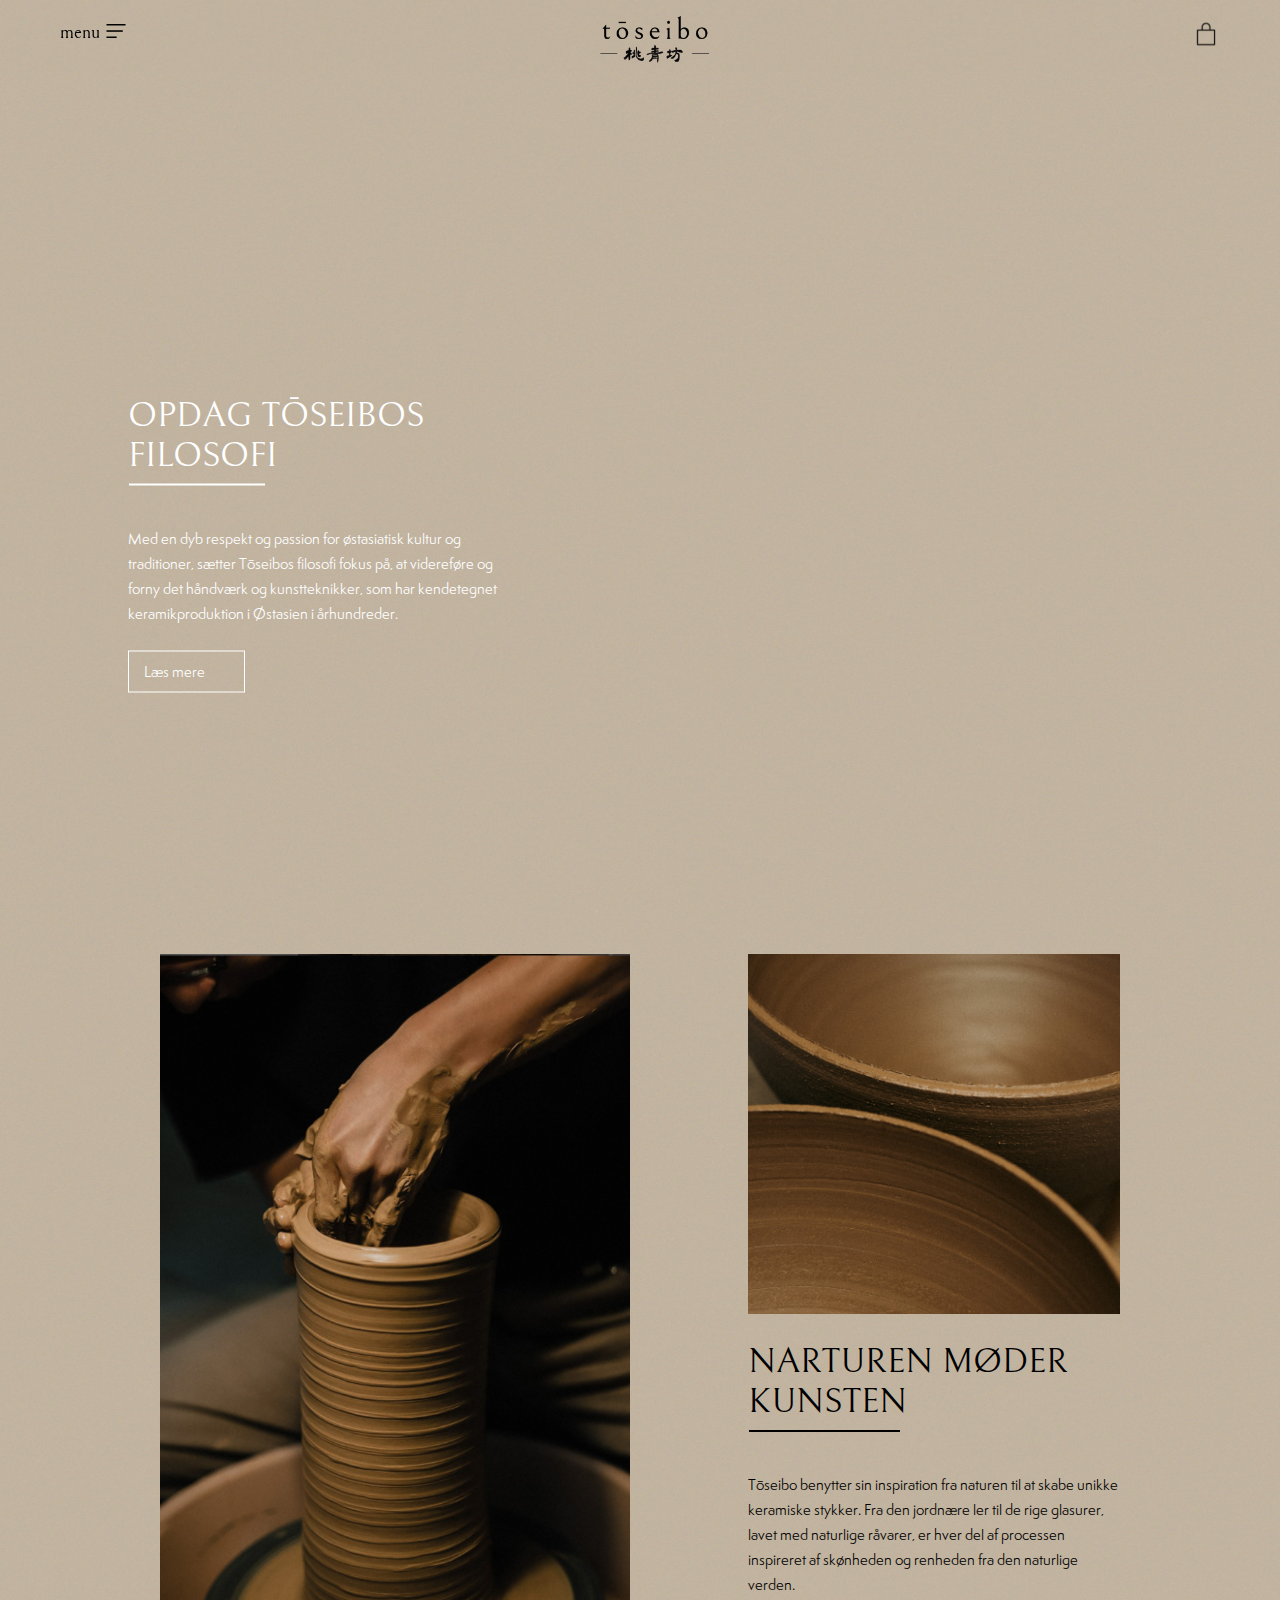
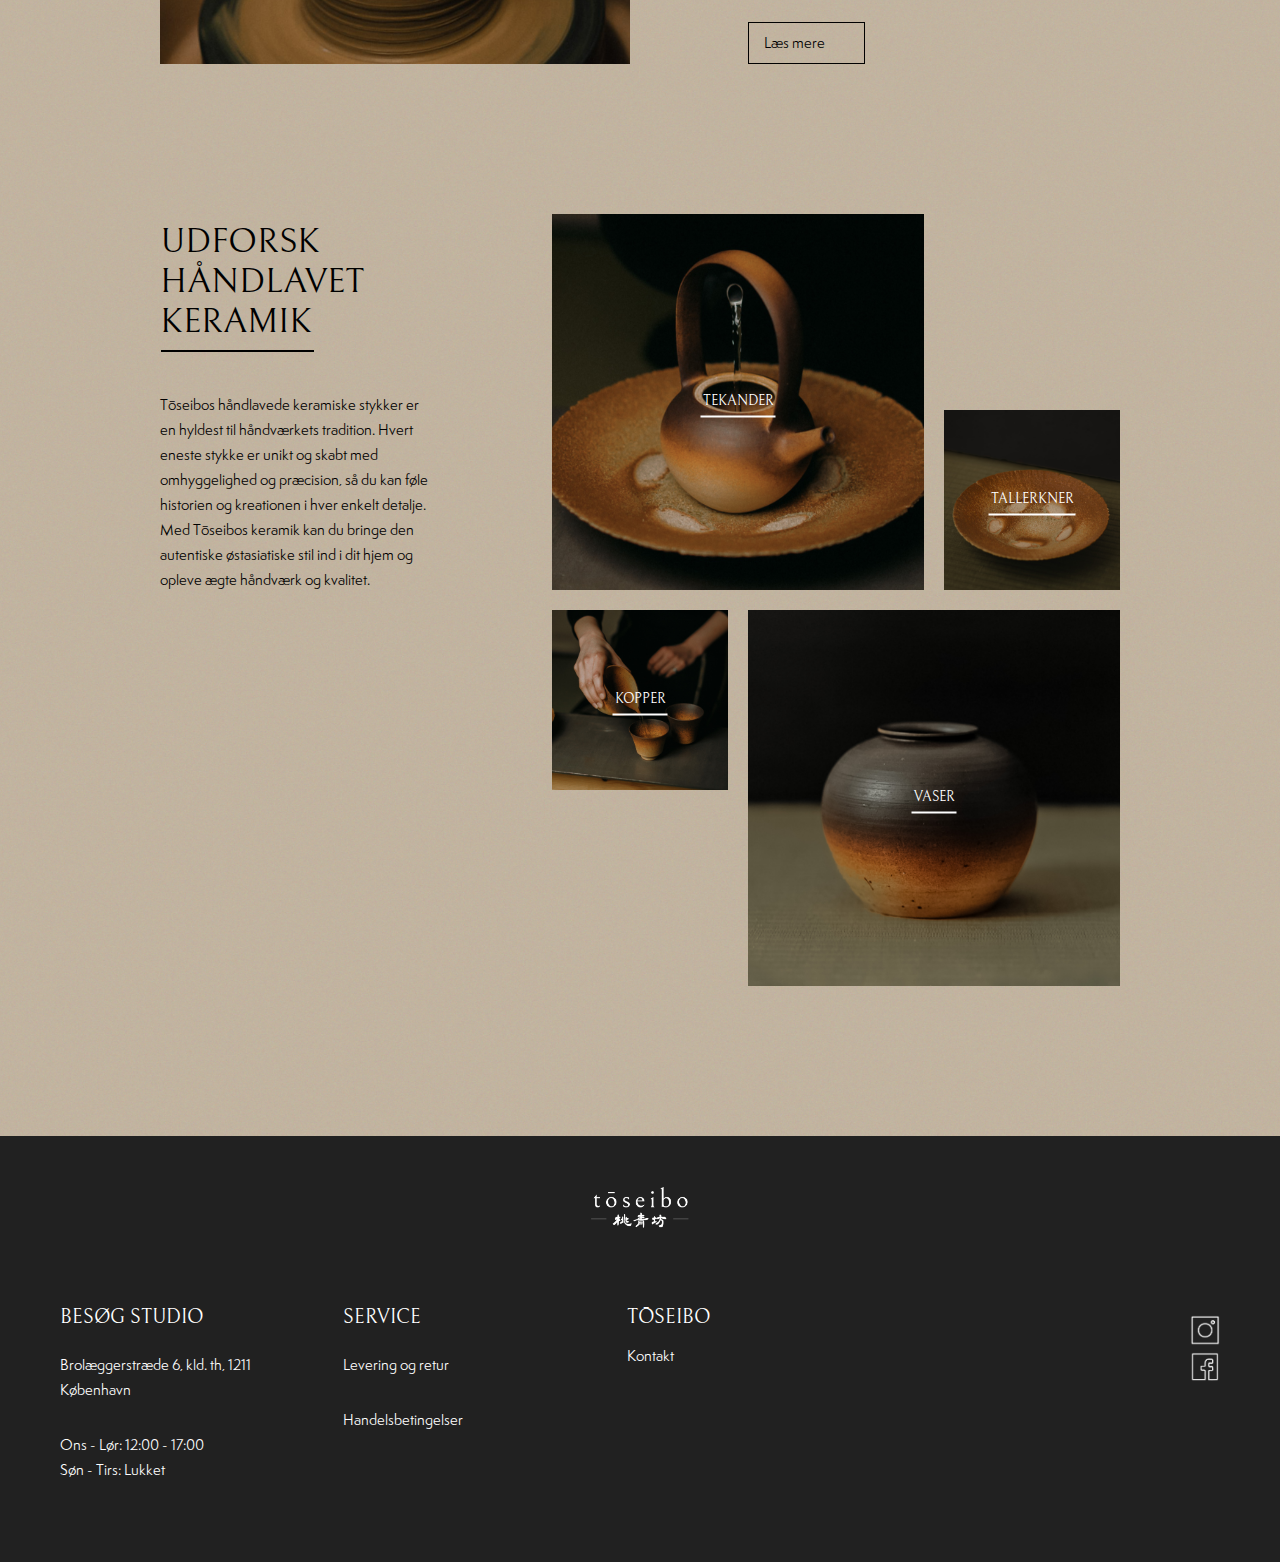
==== forside.html @ e4c591ee "Tilføjelse alf alle filer" ====
<!DOCTYPE html>
<html lang="da">
<head>
    <meta charset="UTF-8">
    <meta http-equiv="X-UA-Compatible" content="IE=edge">
    <meta name="viewport" content="width=device-width, initial-scale=1.0">
    <title>toseibo | Udforsk unikke håndlavede keramisk kunstværker</title>
    <link rel="stylesheet" href="style.css">
<!--Link til Google fonts herunder-->
    <link rel="preconnect" href="https://fonts.googleapis.com">
    <link rel="preconnect" href="https://fonts.gstatic.com" crossorigin>
    <link href="https://fonts.googleapis.com/css2?family=Bellefair&display=swap" rel="stylesheet">
<!--Vores SEO: meta description og keywords-->
    <meta name="description" content="Udforsk Tōseibos håndlavede keramik, der hylder østasiatisk håndværkets, og bring den autentisk stil, og ægte kvalitet ind i dit hjem med Tōseibos keramik." />
    <meta name="keywords" content="toseibo, keramik, håndlavede, København, autentisk, håndværk, kultur, interiør, unik, østasiatisk" />
<!--Noindex og nofollow meta tag-->
    <meta name="ROBOTS" content="NOINDEX, NOFOLLOW" />
</head>

<body>

<!--NAVIGATIONSBAR-->
    <nav>
        <div class="menu" onclick="showMenu()">
            <p>menu</p>
            <img src="img/menu_icon.png" class="menuicon" alt="menu">
        </div>
        <div class="nav-links" id="navLinks">
        <img src="img/close_icon.png" class="closeicon" alt="menu" onclick="hideMenu()">
            <ul>
                <li><a href="forside.html">FORSIDE</a></li>
                <li><a href="om.html">OM</a></li>
                <li><a href="shop.html">SHOP</a></li>
                <li><a href="kurser.html">KERAMIKKURSUS</a></li>
            </ul>
        </div>
        <a href="forside.html"><img src="img/logo_black.png" class= "logo" alt="logo"></a>
        <a href="#"><img src="img/shoppingbag_icon.png" class="shopping_bag" alt="shopping bag"></a>
    </nav>

<!--FØRSTE SEKTION: OPDAG TOSEIBOS FILOSOFI-->
    <section class="frontpage_1">
        <video class="frontpage_video" src="img/frontpage_video.mp4" autoplay muted loop></video>
        <div class="frontpage_1_content">
            <h1>Opdag TŌSEIBOS filosofi</h1>
            <hr>
            <p>Med en dyb respekt og passion for østasiatisk kultur og traditioner, sætter Tōseibos filosofi fokus på, at videreføre og forny det håndværk og kunstteknikker, som har kendetegnet keramikproduktion i Østasien i århundreder.</p>
            <a href="om.html#about_2" class="hero_button">Læs mere</a>
        </div>
    </section>

<!--ANDEN SEKTION: NATUREN MØDER KUNSTEN-->
    <section class="frontpage_2">
        <img src="img/frontpage_material_1.jpg" class="frontpage_2_img1" alt="materialer">
        <img src="img/frontpage_material_2.jpg" class="frontpage_2_img2" alt="materialer">
        <div class="frontpage_2_content">
            <h1>Narturen møder kunsten</h1>
            <hr>
            <p>Tōseibo benytter sin inspiration fra naturen til at skabe unikke keramiske stykker. Fra den jordnære ler til de rige glasurer, lavet med naturlige råvarer, er hver del af processen inspireret af skønheden og renheden fra den naturlige verden.</p>
            <a href="om.html#about_3" class="button">Læs mere</a>
        </div>
    </section>

<!--TREDJE SEKTION: UDFORSK HÅNDLAVET KERAMIK-->
<section class="frontpage_3">
    <div class="frontpage_3_content">
        <h1>Udforsk håndlavet keramik</h1>
        <hr>
        <p>Tōseibos håndlavede keramiske stykker er en hyldest til håndværkets tradition. Hvert eneste stykke er unikt og skabt med omhyggelighed og præcision, så du kan føle historien og kreationen i hver enkelt detalje. Med Tōseibos keramik kan du bringe den autentiske østasiatiske stil ind i dit hjem og opleve ægte håndværk og kvalitet. </p>
    </div>
    <div class="frontpage_3_product1">
        <a href="produkter.html"><img src="img/frontpage_tekande.jpg" class="frontpage_3_product_img" alt="tekander"></a>
        <div class="frontpage_3_product_text">
            <h1>Tekander</h1>
            <hr>
        </div>
    </div>
    <div class="frontpage_3_product2">
        <a href="#"><img src="img/frontpage_tallerkner.jpg" class="frontpage_3_product_img" alt="tekander"></a>
        <div class="frontpage_3_product_text">
            <h1>Tallerkner</h1>
            <hr>
        </div>
    </div>
    <div class="frontpage_3_product3">
        <a href="#"><img src="img/frontpage_kopper.jpg" class="frontpage_3_product_img" alt="tekander"></a>
        <div class="frontpage_3_product_text">
            <h1>Kopper</h1>
            <hr>
        </div>
    </div>
    <div class="frontpage_3_product4">
        <a href="#"><img src="img/frontpage_vaser.jpg" class="frontpage_3_product_img" alt="tekander"></a>
        <div class="frontpage_3_product_text">
            <h1>Vaser</h1>
            <hr>
        </div>
    </div>
</section>

<!--FOOTER-->
    <footer>
        <img class="footerlogo" src="img/logo_white.png" alt="logo">
        <div class="footer-visit"> 
            <h1>BESØG STUDIO</h1>
                <p>Brolæggerstræde 6, kld. th, 1211<br>København</p>
                <p>Ons - Lør: 12:00 - 17:00<br>Søn - Tirs: Lukket</p>
        </div>
        <div class="footer-service">
            <h1>SERVICE</h1>
                <p>Levering og retur</p>
                <p>Handelsbetingelser</p>
        </div>
        <div class="footer-contact">
                <h1>TŌSEIBO</h1>
            <a href="kontakt.html">Kontakt</a>
        </div>

        <div class="footer-SoMe">
            <a href="https://www.instagram.com/toseibo/" target="_blank"><img src="img/igicon_white.png" alt="igikon"></a>
            <a href="https://www.facebook.com/profile.php?id=100058271636733" target="_blank"><img src="img/fbicon_white.png" alt="fbikon"></a>
        </div>
    </footer>

<!--JAVASCRIPT LINKING-->
    <script src="main.js"></script>

</body>
</html>
---- style.css ----
@font-face {
    font-family: semplicita_pro_reg;
    src: url(./fonts/semplicitapro.otf);
}

@font-face {
    font-family: semplicita_pro_bold;
    src: url(./fonts/semplicitapro-bold.otf);
}

:root {
    --primary-color: #C1B4A0;
    --secondary-color: #FFFFFF;
    --tertiary-color: #000000;
    --quarternary-color: #59503D;
    --font-set: 'Bellefair', serif;
    --second-font-set: "semplicita_pro_reg";
    --third-font-set: "semplicita_pro_bold";
}

    html{
        scroll-behavior: smooth;
    }

    body{
        margin: 0;
        padding: 0;
        background-image: url(img/background.png);
        font-family: var(--font-set);
    }

/*MOBILE VERSION*/

/*Font styling*/
    h1{
        font-size: 27px;
        font-family: var(--font-set);
        text-transform: uppercase;
        line-height: 30px;
        font-weight: 400;
        margin: 8px 0px;
    }

    h2{
        font-size: 11px;
        font-family: var(--third-font-set);
        text-transform: uppercase;
        line-height: 20px;
    }

    p{
        font-size: 11px;
        line-height: 20px;
        font-family: var(--second-font-set);
    }

/*Button styling*/
    .button{
        display: block;
        background-color: transparent;
        border: 1px solid #000;
        padding: 8px 20px 8px 10px;
        text-decoration: none;
        font-family: var(--second-font-set);
        color: var(--tertiary-color);
        font-size: 11px;
        margin-top: 15px;
        width: 50px;
    }

    .button:hover{
        background-color: var(--quarternary-color);
        border: 1px solid transparent;
        color: var(--secondary-color);
    }

/*Line styling*/
    hr{
        border: 0.5px solid #000;
        margin: 1px;
        margin-bottom: 30px;
        }
  

/*NAVIGATIONSBAR*/

/*Logo */
    .logo{
        width: 100px;
        padding: 15px 10px 0px 0px;
    }

/*Navigationbar*/
/*Der er tilføjet en css animation. Kilde: https://www.w3schools.com/css/css3_animations.asp*/
    nav{
        display: flex;
        justify-content: space-between;
        background-image: url(img/background.png);
        background-size: cover;
        position: fixed;
        top: 0;
        width: 100%;
        z-index: 1;
        animation: fall 2.5s forwards;
    }

    @keyframes fall{
        from{
            transform: translateY(-100%);
        }

        to{
            transform: translateY(0);
        }
    }

/*Links i navigationbar*/
    .nav-links ul{
        display: block;
        padding: 0;
    }

    .nav-links ul li{
        display: block;
        list-style: none;
        text-decoration: none;
        padding: 25px 0px;
    }

    .nav-links ul li a{
        color: #fff;
        text-decoration: none;
        font-size: 27px;
        font-family: var(--font-set);
    }

/*Hover effekt på burger menuen*/
    ul li::after{
        content:'';
        width: 0%;
        height: 1px;
        background: var(--secondary-color);
        display: block;
        margin: auto;
        transition: 0.5s;
    }

    ul li:hover::after{
        width: 60px;
    }

/*Navigationbar slide*/
    .nav-links{
        background-color: #59503D;
        position: absolute;
        min-height: 100vh;
        width: 100%;
        top: 0;
        left: -100%;
        text-align: center;
        justify-content: center;
        transition: 0.5s;
    }

    @media screen {
        html, body {overflow-x: hidden;}
    }

/*Ikon (burgermenu)*/
    .menuicon{
        display: block;
        width: 20px;
        height: 20px;
        cursor: pointer;
    }

    .closeicon{
        display: block;
        width: 16px;
        height: 16px;
        cursor: pointer;
        padding: 24px 36px;
    }

    .menu{
        display: flex;
        color: #000;
        cursor: pointer;
        padding: 20px 0px 20px 37px;
    }

    .menu p{
        font-size: 14px;
        color: #000;
        padding: 0px 5px 0px 0px;
        font-family: "bellefair";
        margin: 0;
    }

/*Ikon (shopping bag)*/
    .shopping_bag{
        width: 22px;
        height: 22px;
        padding: 20px 37px 20px 0px; 
    }


/*LANDINGVIDEO*/

/*Der er tilføjet en css animation. Kilde: https://www.w3schools.com/css/css3_animations.asp*/
    .landing_video{
        position: absolute;
        top: 50%;
        left: 60%;
        transform: translate(-60%, -50%);
        width: 100%;
        height: 100%;
        object-fit: cover;
        z-index: -1;
        filter: brightness(0.80);
        animation: fadein ease-in 1.5s forwards;
    }

    @keyframes fadein{
        from{
            opacity: 0;
        }

        to{
            opacity: 100%;
        }
    }

/*Styling af tekst og logo*/
    .video_content{
        text-align: center;
        justify-content: center;
        align-items: center;
        width: 80%;
        padding: 0px 37px;
        position: absolute;
        top: 50%;
        left: 60%;
        transform: translate(-60%, -50%);
        animation: fadein ease-in 2s forwards;
    }

    .video_content p{
        text-align: center;
    }

    .video_content img{
        width: 150px;
    }

    .video_content p{
        color: var(--secondary-color);
    }

/*Ikon (close)*/
/*Der er tilføjet en css animation. Kilde: https://www.w3schools.com/css/css3_animations.asp*/
    .closeicon_landing_page{
        display: flex;
        width: 16px;
        height: 16px;
        cursor: pointer;
        padding: 24px 36px;
        animation: slidein ease-in 1.5s forwards; 
    }

    @keyframes slidein{
        from{
            transform: translateX(-100%);
        }

        to{
            transform: translateX(0);
        }
    }


/*FORSIDE*/

/*Styling til første sektion: OPDAG TOSEIBOS FILOSOFI*/
    .frontpage_1{
        margin: 0;
    }

    .frontpage_video{
        width: 100%;
        height: 90vh;
        object-fit: cover;
        filter: brightness(0.90);
        animation: fadein ease-in 1.5s forwards;
    }

    .frontpage_1_content{
        position: absolute;
        left: 50%;
        top: 50%;
        width: 80%;
        transform: translate(-50%, -50%);
        color: var(--secondary-color);
    }

    .frontpage_1_content hr{
        width: 35%;
        border: 0.5px solid var(--secondary-color);
    }

    .hero_button{
        display: block;
        background-color: transparent;
        border: 1px solid #fff;
        padding: 8px 20px 8px 10px;
        text-decoration: none;
        font-family: var(--second-font-set);
        color: var(--secondary-color);
        font-size: 11px;
        margin-top: 15px;
        width: 50px;
    }
    
    .hero_button:hover{
        background-color: var(--quarternary-color);
        border: 1px solid transparent;
    }

/*Styling til anden sektion: NATUREN MØDER KUNSTEN*/
    .frontpage_2{
        margin: 50px 37px;
    }

    .frontpage_2_img1{
        width: 100%;
        height: 60vh;
        object-fit: cover;
    }

    .frontpage_2_img2{
        width: 100%;
        height: 30vh;
        object-fit: cover;
        padding-top: 10px;
        padding-bottom: 20px;
    }

    .frontpage_2_content hr{
        width: 40%;
    }

/*Styling til trejde sektion: UDFORSK HÅNDLAVET KERAMIK*/
    .frontpage_3{
        margin: 100px 37px;
    }

    .frontpage_3_content{
        padding-bottom: 10px;
    }

    .frontpage_3_product_img{
        object-fit: cover;
        height: 100%;
        width: 100%;
    }

    .frontpage_3_product_text{
        position: absolute;
        left: 50%;
        top: 50%;
        transform: translate(-50%, -50%);
        color: var(--secondary-color);
        text-align: center;
    }

    .frontpage_3_product_text h1{
        font-size: 11px;
        line-height: 20px;
        margin: 2px;
    }

    .frontpage_3_product_text hr{
        border: 0.5px solid var(--secondary-color);
        margin: 0;
    }

    .frontpage_3_product1{
        position: relative;
        margin-top: 10px;
    }

    .frontpage_3_product2{
        position: relative;
        margin-top: 10px;
    }

    .frontpage_3_product3{
        position: relative;
        margin-top: 10px;
    }

    .frontpage_3_product4{
        position: relative;
        margin-top: 10px;
    }

    .frontpage_3_content hr{
        width: 35%;
    }




/*OM*/

/*Styling af første sektion: Bag Toseibo*/
    .about_1{
        margin: 100px 37px;
    }

    .about_1_img1{
        width: 100%;
        object-fit: cover;
    }

    .about_1_img2{
        width: 100%;
        height: 30vh;
        object-fit: cover;
        padding-top: 10px;
    }

    .about_1 hr{
        width: 55%;
        margin-bottom: 20px;
    }

/*Styling af anden sektion: Historie og filosofi*/
    .about_2{
        margin: 50px 37px;
    }

    .about_2_img1{
        width: 100%;
        height: 30vh;
        object-fit: cover;
        padding-bottom: 20px;
    }

    .about_2 hr{
        width: 100%;
    }

/*Styling af tredje sektion: Fra den jordnære ler til de rige glasurer*/
    .about_3{
        margin: 100px 37px;
    }

    .about_3_img1{
        width: 100%;
        object-fit: cover;
    }

    .about_3_img2{
        width: 100%;
        object-fit: cover;
        padding-top: 10px;
        padding-bottom: 20px;
    }

    .about_3 hr{
        width: 45%;
    }


/*SHOP*/

    .wrapper{
        margin: 100px 37px;
    }

    .shop_img{
        object-fit: cover;
        height: 80vh;
        width: 100%;
    }

    .shop_content{
        position: relative;
        margin-bottom: 10px;
        width: 100%;
    }

    .shop_text{
        position: absolute;
        left: 20%;
        top: 10%;
        width: 50%;
        transform: translate(-20%, -10%);
        color: var(--secondary-color);
    }

    .shop_text hr{
        border: 0.5px solid var(--secondary-color);
    }

    .shop_content p{
        position: absolute;
        left: 50%;
        top: 80%;
        width: 80%;
        transform: translate(-50%, -80%);
        color: var(--secondary-color);
    }

/*Styling af footeren til shop*/
    .shop_footer{
        padding: 50px 37px 80px 37px;
        background-color: #212121;
        color: var(--secondary-color);
        text-align: center;
        margin: 100px -37px -100px -37px;
    }


/*PRODUCTS*/ 

/*Styling: first section*/
    .products_ceramic{
        margin: 100px 37px;
    }

    .products_ceramic img{
        width: 100%;
        height: 100%;
        object-fit: cover;
    }

    .product_text{
        width: 40%;
        color: var(--secondary-color);
        text-align: center;
        position: absolute;
        top: 50%;
        left: 50%;
        transform: translate(-50%, -50%)
    }

    .product_text h1{
        font-size: 11px;
        line-height: 20px;
    }

    .product_text hr{
        width: 80%;
        border: 0.5px solid #fff;
        text-align: center;
        position: absolute;
        top: 90%;
        left: 50%;
        transform: translate(-50%, -50%)
    }

    .intro_text p{
        margin-bottom: 60px;
    }

    .intro_text hr{
        width: 45%;
    }

    /*Styling af tekster: placerer dem ovenpå billedet*/
    .dragon_1{
        position: relative;
    }

    .dragon_2{
        position: relative;
    }

    .dragon_3{
        position: relative;
    }

    .dragon_4{
        position: relative;
    }


/*DRAGON SCALE TEAPOT*/  

/*Styling first section - KILDE: https://www.youtube.com/watch?v=McPdzhLRzCg*/
    .teapot_1{
        margin: 100px 37px;
    }

    .teapot_container{
        margin-top: 25px;
    }

    .teapot_1_text hr{
        width: 32%;
    }

/*Styling: CAROUSEL*/
    .slider_wrapper{
        position: relative;
        max-width: 48rem;
        margin: 0 auto;
    }

    .slider{
        display: flex;
        aspect-ratio: 5 / 5.5;
        overflow-x: auto;
        scroll-snap-type: x mandatory;
        scroll-behavior: smooth;
        border: 1px solid #000; 
    }

    .slider img{
        flex: 1 0 100%;
        scroll-snap-align: start;
        object-fit: cover;
    }

/*CAROUSEL NAV BUTTONS*/
    .slider_nav{
        display: flex;
        column-gap: 1rem;
        position: absolute;
        bottom: -25px;
        left: 50%;
        transform: translateX(-50%);
        z-index: 1;
    }

    .slider_nav a{
        width: 0.5rem;
        height: 0.5rem;
        border-radius: 100%;
        background-color: var(--tertiary-color);
        opacity: 0.50;
        transition: opacity ease 250ms;
    }

    .slider_nav a:hover{
        opacity: 1;
        cursor: pointer;
    }
    

/*Styling: add to cart*/
    .shopping_container .button{
        padding: 8px 20px 8px 20px;
        margin-right: 90px;
        margin-top: 0;
    }

    #add_btn:hover{
        background-color: var(--quarternary-color);
        border: 1px solid transparent;
        color: var(--secondary-color);
    }

    .shopping_container{
        padding-top: 10px;
        transition: .2s opacity;
    }

    .counter_container{
        display: flex;   
        position: relative;
        justify-content: space-between;
        margin-top: 55px;
    }

    #counter{
        border: 1px solid #000;
        width: 2.5rem;
        height: 2.7rem;
        display: flex;
        text-align: center;
        justify-content: center;
        align-items: center;
    }

/*FOURTH SECTION: info + more proucts*/
/*Styling: practical info*/
    .teapot_4{
        margin-top: 80px;
    }

    .teapot_4 hr{
        position: absolute;
        width: 35px;
        margin-top: 10px;
    }

    .teapot_4 h2{
        position: relative;
        overflow: hidden;
        padding-left: 50px;
    }

    .more_products{
        margin-top: 37px;
    }

    .more_img{
        display: grid;
        grid-template-columns: repeat(2, 1fr);
        gap: 10px;
    }

    .more_img img{
        width: 100%;
        object-fit: cover;
        border: 1px solid #000;
    }

    .more_text h2{
        position: relative;
        overflow: hidden;
        padding-left: 50px;
    }

    .more_text hr{
        position: absolute;
        width: 35px;
        margin-top: 10px;
    }

/*Styling grid*/   
    .more_img1{
        grid-column-start: 1;
        grid-column-end: 2;
        grid-row-start: 1;
        grid-row-end: 2;
    }

    .more_img2{
        grid-column-start: 2;
        grid-column-end: 3;
        grid-row-start: 1;
        grid-row-end: 2;
    }

    .more_img3{
        grid-column-start: 1;
        grid-column-end: 2;
        grid-row-start: 2;
        grid-row-end: 3;
    }

    .more_img4{
        grid-column-start: 2;
        grid-column-end: 3;
        grid-row-start: 2;
        grid-row-end: 3;
    }
    

    
/*KERAMIK KURSER*/

/*Styling af første sektion: hero video + tekst*/
    .workshop_1{
        margin: 0;
    }

  .workshop_video{
        display: block;
        width: 100vw;
        height: 90vh;
        object-fit: cover;
        filter: brightness(0.80);
        animation: fadein ease-in 1.5s forwards;
    }

  .workshop_1 h1{
        position: absolute;
        left: 50%;
        top: 50%;
        width: 80%;
        transform: translate(-50%, -50%);
        color: var(--secondary-color);
        text-align: center;
    }

  .workshop_1 hr{
        border: 0.5px solid #fff;
        position: absolute;
        left: 50%;
        top: 57%;
        transform: translate(-50%, -57%);
        width: 50%;
    }

/*Styling af anden sektion: Oplev kursus*/
  .workshop_2{
        margin: 37px;
        padding-bottom: 45px;
    }

  .workshop_2_img{
        width: 100%;
        height: 50vh;
        object-fit: cover;
        padding-bottom: 15px;
    }

  .workshop_2 h1{
        padding-right: 80px;
    }

  .workshop_2 hr{
        width: 55%;
    }

/*Styling af tredje sektion: Praktisk info*/
    .workshop_3{
        margin-top: 50px;
        padding-bottom: 60px;
    }

    .workshop_3 h2{
        position: relative;
        overflow: hidden;
        padding-left: 30px;
    }

    .workshop_3 hr{
        position: absolute;
        width: 18px;
        margin-top: 10px;
    }

    .workshop_3 p{
        line-height: 30px;
    }


/*KONTAKT*/

    .contact-form{
            margin: 100px 37px;
    }
        
    form{
        width: 90%;
        min-width: 255px;
        margin-top: 40px;
    }

    .contact-form hr{
        width: 40%;
    }
  
/*Kontaktformularens tekstbox*/
    .input-group{
        margin-bottom: 20px;
    }
  
/*Kontaktformularens styling og tekst styling*/
    input, textarea{
        width: 100%;
        padding: 15px;
        border: 1px solid #000000;
        color: #000000;
        background: transparent;
        font-size: 11px;
        font-family: var(--second-font-set);
        outline: none;
    }

    textarea{
        height: 20vh;
    }

/*Kontaktformularens "Send besked"-knap styling*/
    form .button{
        width: 70px;
    }
    

/*FOOTER*/

    footer{
        padding: 50px 37px 80px 37px;
        margin: 0;
        background-color: #212121;
        color: var(--secondary-color);
        text-align: center;   
    }

    .footerlogo{
        width: 80px;
        display: block;
        margin-left: auto;
        margin-right: auto;
    }

    footer h1{
        padding-top: 40px;
        font-size: 20px;
        
    }

    footer p{
        margin-bottom: 30px;
        text-align: center;
    }

    .footervisit{
        padding-bottom: 50px;
    }

    .footer-service p:hover{ 
        color: var(--primary-color);
    }

    footer a{
        color: var(--secondary-color);
        font-family: var(--second-font-set);
        text-decoration: none;
        font-size: 11px;
    }

    footer a:hover{
        color: var(--primary-color);
    }


    .footer-SoMe img{
        width: 30px;
        padding: 0;
        padding-top: 50px;
        
    }



/*DESKTOP VERSION*/

@media screen and (min-width: 1280px) {

/*Font styling*/
    h1{
        font-size: 35px;
        line-height: 40px;
    }

    h2{
        font-size: 14px;
        line-height: 25px;
    }

    p{
        font-size: 14px;
        line-height: 25px; 
    }

/*Button styling*/
    .button{
        padding: 10px 20px 10px 15px;
        font-size: 14px;
        margin-top: 25px;
        width: 80px;
    }

/*Line styling*/
    hr{
        margin-bottom: 40px;
    }


/*NAVIGATIONSBAR*/
    
/*Logo*/
    .logo{
        width: 150px;
    }

/*Ikon (burgermenu)*/
    .menuicon{
        width: 22px;
        height: 22px;
    }
    
    .closeicon{
        width: 18px;
        height: 18px;
        padding: 20px 0px 20px 60px;
    }
    
    .menu{
        padding: 20px 0px 20px 60px;
    }

    .menu p{
        font-size: 20px;
    }

    
/*Ikon (shopping bag)*/
    .shopping_bag{
        width: 28px; 
        height: 28px;  
        padding: 20px 60px 20px 0px; 
    }

    
/*LANDING VIDEO*/

    .video_content img{
        width: 250px;
    }

    .closeicon_landing_page{
        width: 18px;
        height: 18px;
        padding: 24px 60px;
    }


/*FORSIDE*/

/*Styling til første sektion: Opdag Toseibos Filosofi*/
    .frontpage_1{
        margin: 40px 60px;
    }
    
    .frontpage_video{
        right: 0;
        width: 100%;
    }
    
    .frontpage_1_content{
        position: absolute;
        left: 25%;
        top: 60%;
        width: 30%;
    }
    
    .frontpage_1_content hr{
        width: 35%;
    }

    .hero_button{
        padding: 10px 20px 10px 15px;
        font-size: 14px;
        margin-top: 25px;
        width: 80px;
    }
    
/*Styling til anden sektion: Naturen møder kunsten*/
    .frontpage_2{
        margin: 100px 160px;
        display: grid;
        grid-template-columns: repeat(10, 1fr) ;
        gap: 20px;
    }

    .frontpage_2_img1{
        height: 100%;
        grid-column-start: 1;
        grid-column-end: 6;
        grid-row-start: 1;
        grid-row-end: 3;
    }

    .frontpage_2_img2{
        height: 40vh;
        padding: 0;
        grid-column-start: 7;
        grid-column-end: 11;
        grid-row-start: 1;
        grid-row-end: 2;
    }

    .frontpage_2_content{
        grid-column-start: 7;
        grid-column-end: 11;
        grid-row-start: 2;
        grid-row-end: 3;
    }

/*Styling til anden tredje sektion: Udforsk håndlavet keramik*/
    .frontpage_3{
        margin: 150px 160px;
        display: grid;
        grid-template-columns: repeat(10, 1fr);
        gap: 20px;
    }

    .frontpage_3_content{
        grid-column-start: 1;
        grid-column-end: 4;
        grid-row-start: 1;
        grid-row-end: 4;
        padding: 0;
    }

    .frontpage_3_product1{
        margin: 0;
        grid-column-start: 5;
        grid-column-end: 9;
        grid-row-start: 1;
        grid-row-end: 3;
    }

    .frontpage_3_product2{
        margin: 0;
        grid-column-start: 9;
        grid-column-end: 11;
        grid-row-start: 2;
        grid-row-end: 3;
    }

    .frontpage_3_product3{
        margin: 0;
        grid-column-start: 5;
        grid-column-end: 7;
        grid-row-start: 3;
        grid-row-end: 4;
    }

    .frontpage_3_product4{
        margin: 0;
        grid-column-start: 7;
        grid-column-end: 11;
        grid-row-start: 3;
        grid-row-end: 5;
    }

    .frontpage_3_product_text h1{
        font-size: 14px;
        line-height: 25px;
    }

    .frontpage_3_content hr{
        width: 55%;
    }


/*OM*/

/*Styling af første sektion: Bag Toseibo*/
    .about_1{
        margin: 120px 160px;
        display: grid;
        grid-template-columns: repeat(10, 1fr);
        gap: 20px;
    }

    .about_1_content{
        grid-column-start: 1;
        grid-column-end: 4;
        grid-row-start: 1;
        grid-row-end: 2;
    }

    .about_1_img1{
        grid-column-start: 1;
        grid-column-end: 6;
        grid-row-start: 2;
        grid-row-end: 4;
        height: 100%;
    }

    .about_1_img2{
        grid-column-start: 7;
        grid-column-end: 11;
        grid-row-start: 2;
        grid-row-end: 3;
        padding: 0px;
        height: 40vh;
    }

    .about_1_text{
        grid-column-start: 7;
        grid-column-end: 11;
        grid-row-start: 3;
        grid-row-end: 4;
    }

    .about_1 hr{
        width: 80%;
    }

/*Styling af anden sektion: Historie og filosofi*/
    .about_2{
        margin: 150px 160px;
        display: grid;
        grid-template-columns: repeat(10, 1fr);
        gap: 20px;
    }

    .about_2_img1{
        grid-column-start: 1;
        grid-column-end: 11;
        grid-row-start: 1;
        grid-row-end: 3;
        height: 50vh;
    }
    
    .about_2_content{
        grid-column-start: 1;
        grid-column-end: 6;
        grid-row-start: 3;
        grid-row-end: 4;
    }

    .about_2_text1{
        grid-column-start: 1;
        grid-column-end: 6;
        grid-row-start: 4;
        grid-row-end: 6;
        padding: 0px 20px 0px 0px;
    }

    .about_2_text2{
        grid-column-start: 6;
        grid-column-end: 11;
        grid-row-start: 4;
        grid-row-end: 6;
        padding: 0px 0px 0px 20px;
    }

    .about_2 hr{
        width: 80%;
        margin-bottom: 10px;
    }

/*Styling af tredje sektion: Fra den jordnære ler til de rige glasurer*/
    .about_3{
        margin: 150px 160px;
        display: grid;
        grid-template-columns: repeat(10, 1fr);
        gap: 20px;
    }

    .about_3_img1{
        grid-column-start: 1;
        grid-column-end: 6;
        grid-row-start: 1;
        grid-row-end: 3;
        height: 100vh;
    }

    .about_3_img2{
        grid-column-start: 7;
        grid-column-end: 11;
        grid-row-start: 1;
        grid-row-end: 2;
        padding: 0;
    }

    .about_3_content{
        grid-column-start: 7;
        grid-column-end: 11;
        grid-row-start: 2;
        grid-row-end: 3;
    }


/*SHOP*/

    .shop_content{
        position: relative;
        width: 100%;
        margin: 40px 0px 40px 60px;
        flex-shrink: 0;
    }

    .wrapper{
        display: flex;
        flex-direction: row;
        width: 100%;
        overflow-x: hidden;
        margin: 0;
    }

    .shop_img{
        width: 90vw;
        height: 90vh;
    }

    .shop_text{
        left: 10%;
        width: 15%;
        transform: translate(-10%, -10%);
        color: var(--secondary-color);
    }

    .shop_content p{
        left: 10%;
        transform: translate(-10%, -80%);
        color: var(--secondary-color);
        width: 20%;
    }

/*Styling af footer til SHOP*/
    .shop_footer{
        margin: 0;
        display: flex;
        flex-direction: column;
        padding: 130px 100px 80px 100px;
        text-align: center;
    }

    .shop_footer .footerlogo{
        display: none;
    }

    .shop_footer h1{
        padding-top: 0px;
    }

    .shop_footer p{
        text-align: center;
    }

    .shop_footer .footer-SoMe{
        display: flex;
        justify-content: space-between;
        padding: 20px 80px;
    }


/*PRODUCTS*/ 

/*Styling: text section*/  
    .products_ceramic{
        margin: 120px 60px;
        display: grid;
        grid-template-columns: repeat(12, 1fr);
        gap: 20px;
    }

    .intro_text{
        grid-column-start: 1;
        grid-column-end: 4;
        grid-row-start: 1;
        grid-row-end: 5;
    }

/*Styling grid: Masonry*/   
    .dragon_1{
        grid-column-start: 6;
        grid-column-end: 10;
        grid-row-start: 1;
        grid-row-end: 3;
        
    }

    .dragon_2{
        grid-column-start: 10;
        grid-column-end: 13;
        grid-row-start: 2;
        grid-row-end: 3;
        
    }

    .dragon_3{
        grid-column-start: 5;
        grid-column-end: 8;
        grid-row-start: 3;
        grid-row-end: 4;
    }

    .dragon_4{
        grid-column-start: 8;
        grid-column-end: 12;
        grid-row-start: 3;
        grid-row-end: 5;
    }

    .intro_text hr{
        width: 180px;
    }

    .product_text{
        width: 35%;
    }


/*DRAGON SCALE TEAPOT*/  

/*INTRO TEXT*/
    .teapot_1{
        margin: 120px 160px;
        display: grid;
        grid-template-columns: repeat(10, 1fr);
        gap: 20px;
    }

    .teapot_1_text{
        grid-column-start: 1;
        grid-column-end: 5;
        grid-row-start: 1;
        grid-row-end: 4;
    }

    .counter_container{
        margin-top: 0;
    }

    .shopping_container{
        grid-column-start: 1;
        grid-column-end: 5;
        grid-row-start: 4;
        grid-row-end: 6;
        padding: 0;
    }

/*PRODUCT CAROUSEL | KILDE: https://www.youtube.com/watch?v=McPdzhLRzCg*/
    .teapot_container{
        grid-column-start: 6;
        grid-column-end: 11;
        grid-row-start: 1;
        grid-row-end: 5;
        margin: 0;
    }

    .teapot_4{
        grid-column-start: 2;
        grid-column-end: 5;
        grid-row-start: 6;
        grid-row-end: 7;
    }

    .slider_nav{
        grid-column-start: 7;
        grid-column-end: 10;
        grid-row-start: 8;
        grid-row-end: 9;
    }

/*MORE PRODUCTS*/
    .shopping_container .button{
        padding: 8px 40px 8px 40px;
    }


    .more_products{
        width: 100%;
        grid-column-start: 6;
        grid-column-end: 11;
        grid-row-start: 5;
        grid-row-end: 6;
    }

    .more_img{
        width: 110px;
        display: flex;
    }

/*KERAMIK KURSER*/

/*Styling af første sektion: hero video + tekst*/
    .workshop_1{
        margin: 40px 60px;
    }

    .workshop_video{
        right: 0;
        width: 100%;
    }

    .workshop_1 h1{
        width: 30%;
    }

    .workshop_1 hr{
        width: 20%;
    }

/*Styling af anden sektion: Oplev kursus*/
    .workshop_2{
        margin: 160px;
        display: grid;
        grid-template-columns: repeat(10, 1fr);
        gap: 20px;
        padding: 0;
    }

    .workshop_2_img{
        height: 100%;
        object-fit: contain;
        grid-column-start: 7;
        grid-column-end: 11;
        grid-row-start: 1;
        grid-row-end: 1;
        padding: 0;
    }

    .workshop_2_content{
        grid-column-start: 1;
        grid-column-end: 5;
        grid-row-start: 1;
        grid-row-end: 4;
    }

    .workshop_2 hr{
        width: 75%;
    }

/*Styling af tredje sektion: Praktisk info*/
    .workshop_3{
        grid-column-start: 7;
        grid-column-end: 11;
        grid-row-start: 2;
        grid-row-end: 2;
        margin: 0;
        padding: 0;
    }

    .workshop_3 hr{
        margin-top: 25px;
        width: 18px;
    }


/*CONTACT PAGE*/

/*Styling af linje og tekster*/
    .contact-form{
        display: flex;
        margin: 120px 160px;
    }

    .contact-text p{
        margin-right: 250px;
    }

    .contact-form hr{
        width: 25%;
    }

/*Styling  af kontaktformular*/
    form{
        width: 100%;
        margin: 0;
    }

    input, textarea{
        font-size: 14px;
    }

    .row{
        display: flex;
        align-items: center;
        justify-content: space-between;
    }

    .row .input-group{
        flex-basis: 43%;
    }

    form .button{
        width: 80px;
    }


/*FOOTER*/

    footer {
        display: grid;
        grid-template-columns: 1fr 1fr 1fr 1fr;
        grid-gap: 20px;
        margin-top: auto;
        margin-bottom: auto;
        text-align: left;
        padding: 50px 60px;
    }
        
    .footerlogo {
        width: 100px;
        grid-column-start: 1;
        grid-column-end: span 4;
        grid-row-start: 1;
        grid-row-end: 1;
    }
        
    .footervisit {
        grid-column-start: 1;
        grid-column-end: 1;
        grid-row-start: 2;
        grid-row-end: 2;
    }
        
    .footer-service{
        grid-column-start: 2;
        grid-column-end: 2;
        grid-row-start: 2;
        grid-row-end: 2;
    }

    .footer-contact{
        grid-column-start: 3;
        grid-column-end: 3;
        grid-row-start: 2;
        grid-row-end: 2;
    }

    .footer-SoMe {
        padding-left: 280px;
        padding-top: 65px;
        align-items: center;
        grid-column-start: 4;
        grid-column-end: 4;
        grid-row-start: 2;
        grid-row-end: 2;
    }
        
    .footer-SoMe img {
        width: 30px;
        padding: 0;
    }

    footer a{
        font-size: 14px;
    }

    footer p{
        text-align: left;
    }

}


@media screen and (min-width: 1366px) {

/*FORSIDE*/

/*Styling til trejde sektion: Udforsk håndlavet keramik*/
    .frontpage_3_content hr{
        width: 50%;
    }


/*OM*/

/*Styling af første sektion: Bag Toseibo*/
    .about_1 hr{
        width: 73%;
    }

/*Styling af anden sektion: Historie og filosofi*/
    .about_2 hr{
        width: 73%;
    }

    .about_2_text1{
        padding: 0;
    }

/*Styling af tredje sektion: Fra den jordnære ler til de rige glasurer*/
    .about_3_content hr{
        width: 42%;
    }


/*DRAGON SCALE TEAPOT*/  

/*INTRO TEXT*/
    .teapot_1_text hr{
        width: 100%;
    }

    .shopping_container{
        grid-column-start: 1;
        grid-column-end: 5;
        grid-row-start: 3;
        grid-row-end: 6;
        padding-top: 10%;
    }

    .teapot_4{
        margin-top: 15%;
    }

/*MORE PRODUCTS*/
    .more_img{
        width: 120px;
    }


/*KERAMIK KURSER*/

/*Styling af tredje sektion: Praktisk info*/
    .workshop_2_content hr{
        width: 70%;
    }


/*CONTACT PAGE*/

/*Styling  af kontaktformular*/
    .row .input-group{
        flex-basis: 44%;
    }
}


@media screen and (min-width: 1440px) {
/*FORSIDE*/

/*Styling til anden sektion: Naturen møder kunsten*/
    .frontpage_2_content hr{
        width: 36%;
    }

/*Styling til trejde sektion: Udforsk håndlavet keramik*/
    .frontpage_3_content hr{
        width: 46%;
    }


/*OM*/

/*Styling af første sektion: Bag Toseibo*/
    .about_1 hr{
        width: 69%;
    }

/*Styling af anden sektion: Historie og filosofi*/
    .about_2 hr{
        width: 68%;
    }

/*Styling af tredje sektion: Fra den jordnære ler til de rige glasurer*/
    .about_3_content hr{
        width: 85%;
    }


/*DRAGON SCALE TEAPOT*/  

/*INTRO TEXT*/
    .teapot_1_text hr{
        width: 90%;
    }

    .shopping_container{
        padding-top: 2%;
    }


/*MORE PRODUCTS*/
    .more_img{
        width: 128px;
    }


/*KERAMIK KURSER*/

/*Styling af tredje sektion: Praktisk info*/
    .workshop_2_content hr{
        width: 64%;
    }


/*CONTACT PAGE*/

/*Styling  af kontaktformular*/
    .row .input-group{
        flex-basis: 44.5%;
    }
}



@media screen and (min-width: 1536px) {
/*Font styling*/
    h1{
        font-size: 36px;
        line-height: 41px;
    }

    h2{
        font-size: 15px;
        line-height: 26px;
    }

    p{
        font-size: 15px;
        line-height: 26px; 
    }

/*Button styling*/
    .button{
        padding: 12px 22px 12px 17px;
        font-size: 15px;
    }


/*FORSIDE*/

/*Styling til første sektion: Opdag Toseibos Filosofi*/
    .frontpage_1_content hr{
        width: 32%;
    }

/*Styling til anden sektion: Naturen møder kunsten*/
    .frontpage_2_content hr{
        width: 34%;
    }

/*Styling til anden tredje sektion: Udforsk håndlavet keramik*/
    .frontpage_3_content hr{
        width: 44%;
    }


/*OM*/

/*Styling af første sektion: Bag Toseibo*/
    .about_1 hr{
        width: 65%;
    }

/*Styling af anden sektion: Historie og filosofi*/
    .about_2 hr{
        width: 64%;
    }

/*Styling af tredje sektion: Fra den jordnære ler til de rige glasurer*/
    .about_3_content hr{
        width: 80%;
    }


/*DRAGON SCALE TEAPOT*/  

/*INTRO TEXT*/
    .teapot_1_text hr{
        width: 88%;
    }

    .shopping_container{
        padding-top: 0%;
    }

    .teapot_4 h1{
        font-size: 15px;
    }

/*MORE PRODUCTS*/
    .shopping_container .button {
        padding: 8px 60px 8px 60px;
    }

    .more_img{
        width: 140px;
    }

    .more_text h1{
        font-size: 15px;
    }


/*CONTACT PAGE*/

/*Styling  af kontaktformular*/
    .row .input-group{
        flex-basis: 45%;
    }


/*FOOTER*/

    .footer-SoMe {
        padding-left: 310px;
    }
        
    .footer-SoMe img {
        width: 32px;
    }

    footer a{
        font-size: 15px;
    }

}
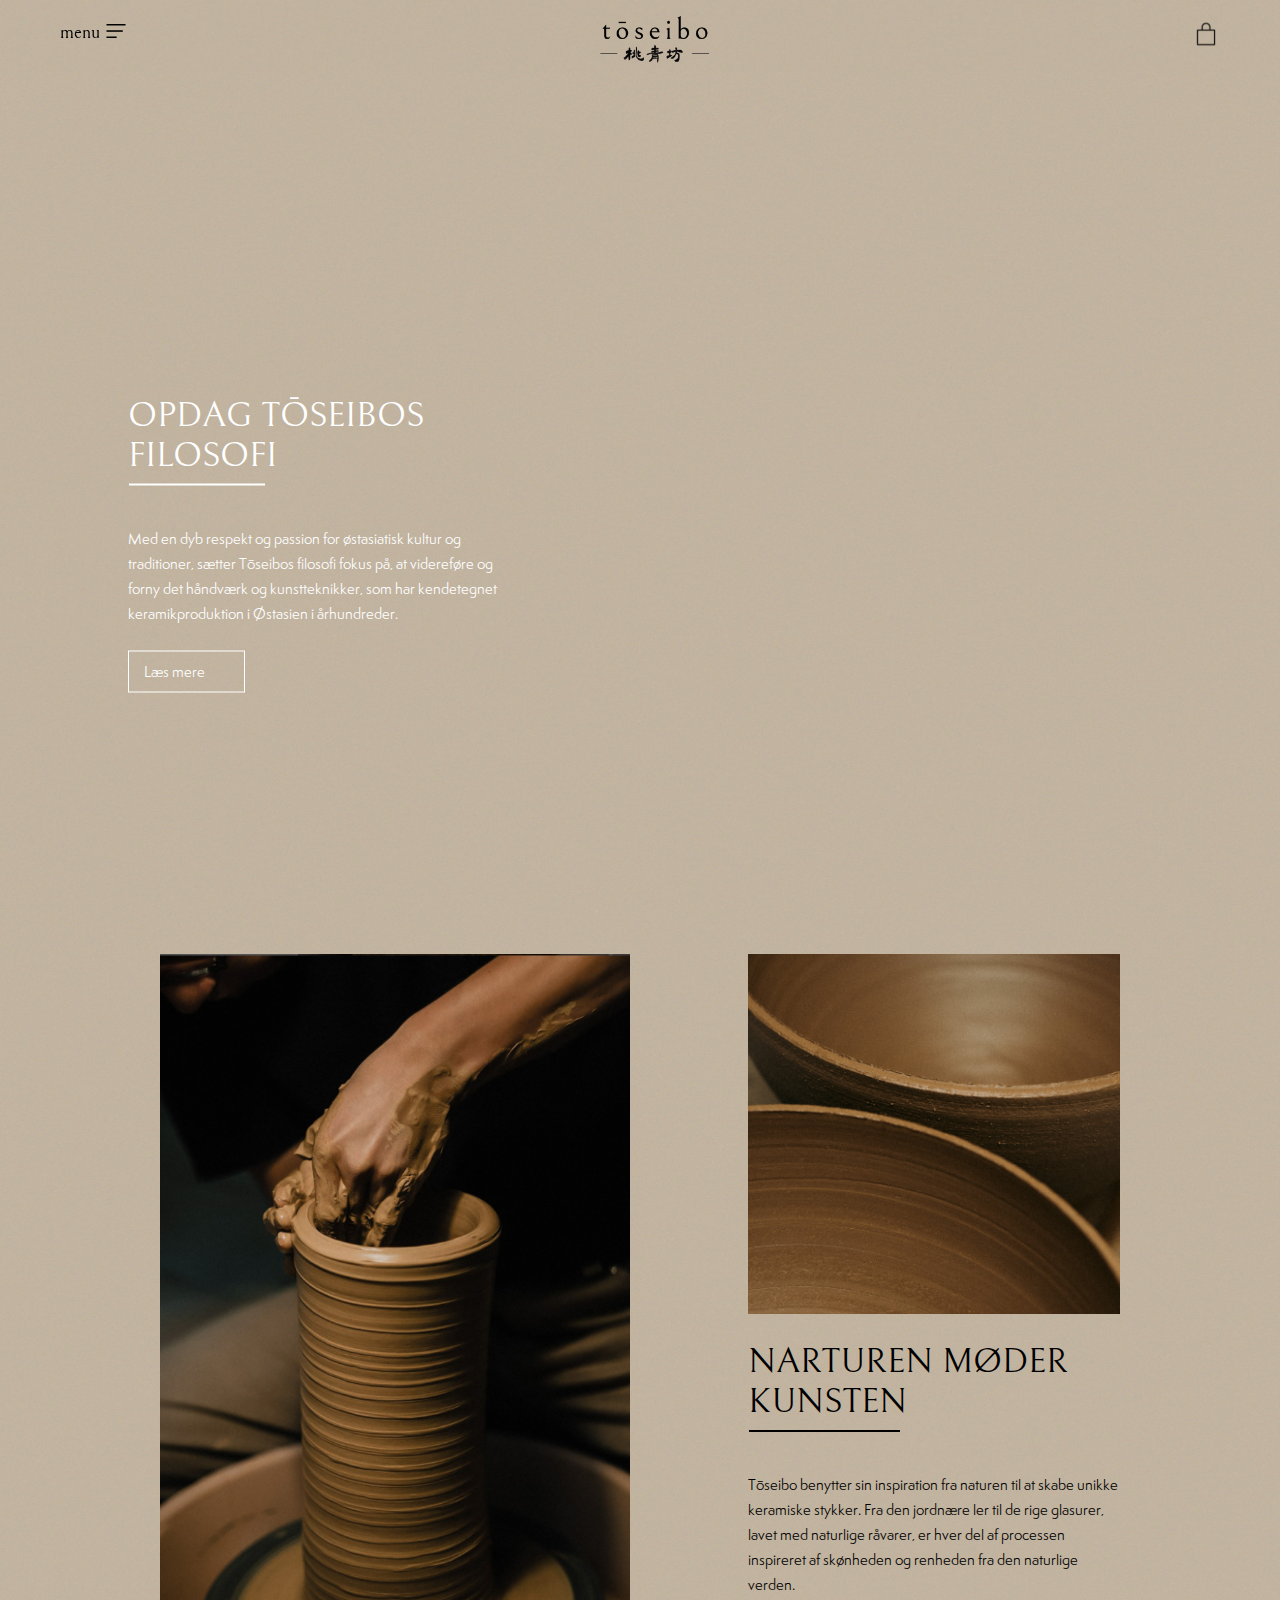
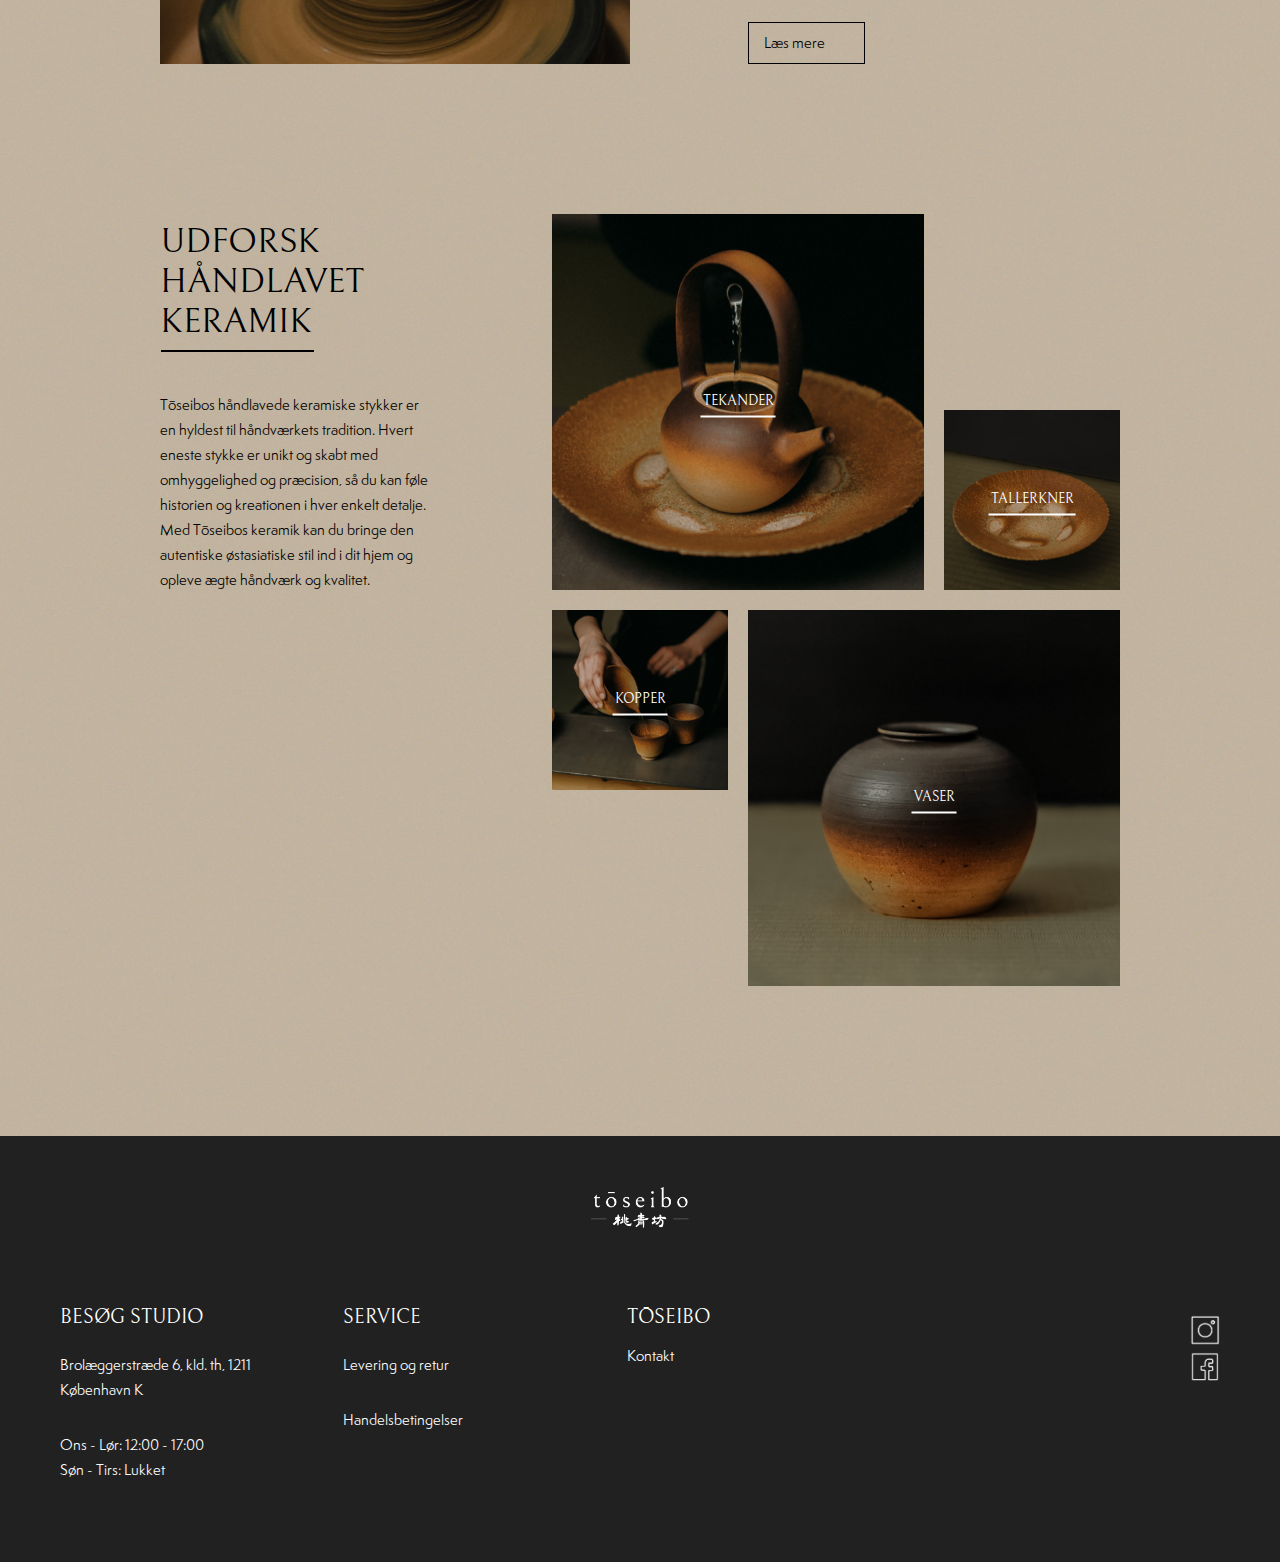
==== commit 55e36cc9: "Ændring af adresse: tilføjet Kbh K" ====
--- a/forside.html
+++ b/forside.html
@@ -103,7 +103,7 @@
         <img class="footerlogo" src="img/logo_white.png" alt="logo">
         <div class="footer-visit"> 
             <h1>BESØG STUDIO</h1>
-                <p>Brolæggerstræde 6, kld. th, 1211<br>København</p>
+                <p>Brolæggerstræde 6, kld. th, 1211<br>København K</p>
                 <p>Ons - Lør: 12:00 - 17:00<br>Søn - Tirs: Lukket</p>
         </div>
         <div class="footer-service">
